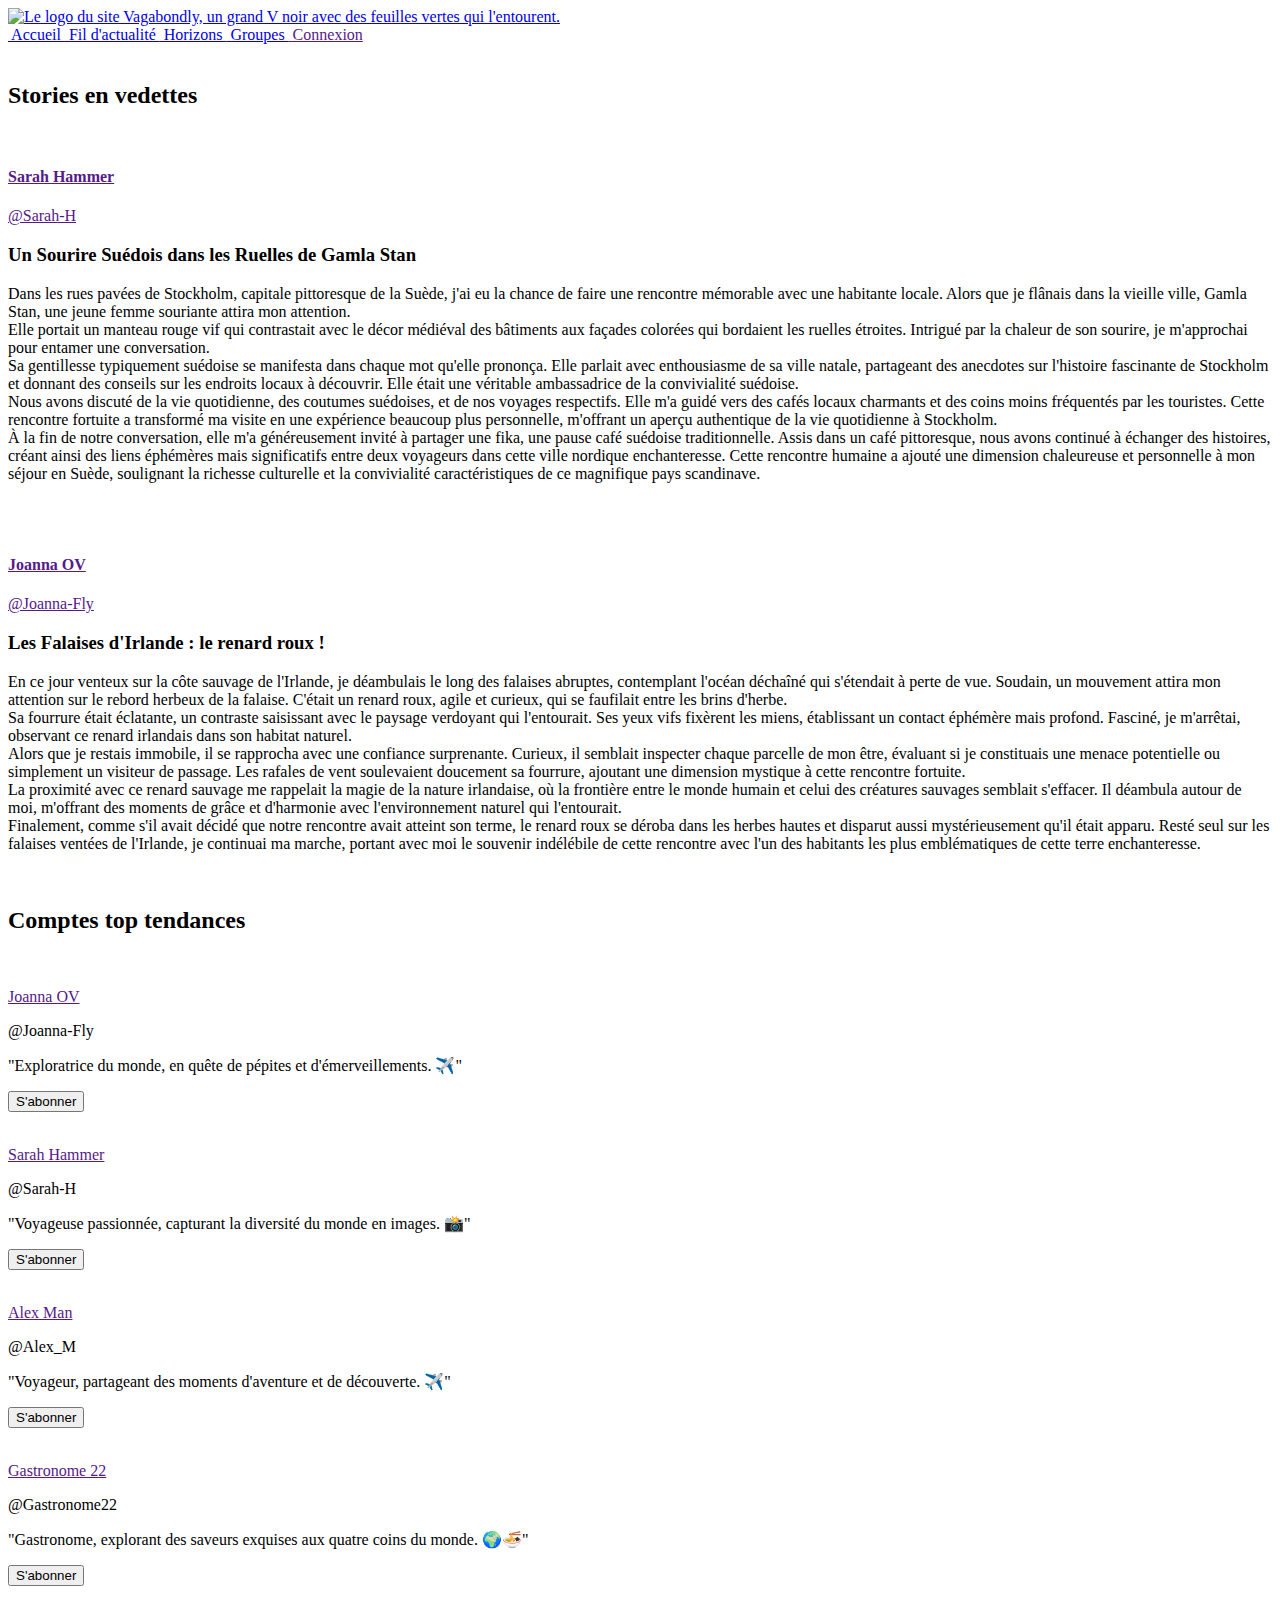
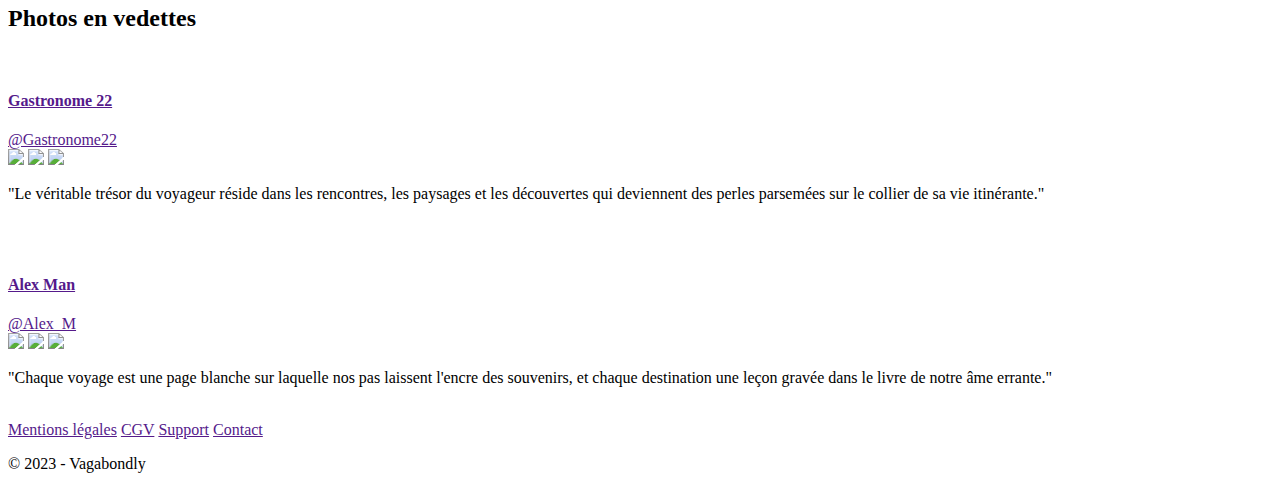
==== index.html @ 35da9e80 "Ajout du fichier index.html" ====
<!DOCTYPE html>
<html lang="fr">
    <head>
        <meta charset="UTF-8">
        <meta http-equiv="X-UA-Compatible" content="IE=edge">
        <meta name="viewport" content="width=device-width, initial-scale=1.0">
        <title>Vagabondly - Accueil</title>
        <link rel="stylesheet" href="inc/css/normalize.css">
        <link rel="stylesheet" href="inc/css/style.css">
        <link rel="preconnect" href="https://fonts.googleapis.com">
        <link rel="preconnect" href="https://fonts.gstatic.com" crossorigin>
        <link href="https://fonts.googleapis.com/css2?family=Nunito:wght@200;300&display=swap" rel="stylesheet">
    </head>

    <body>
        <!-- Header -->
        <header>
            <section class="header-container">
                <!-- LOGO SIDE -->
                <div class="logo-container">
                    <a href="index.html">
                        <img src="inc/img/logo.png" alt="Le logo du site Vagabondly, un grand V noir avec des feuilles vertes qui l'entourent.">
                    </a>
                </div>
                <!-- NAV SIDE -->
                <div>
                    <nav class="nav-container">
                        <a href="#">
                            <img src="inc/img/home.png" alt="">
                            Accueil
                        </a>
                        <a href="#">
                            <img src="inc/img/journal.png" alt="">
                            Fil d'actualité
                        </a>
                        <a href="#">
                            <img src="inc/img/search.png" alt="">
                            Horizons
                        </a>
                        <a href="#">
                            <img src="inc/img/community.png" alt="">
                            Groupes
                        </a>
                        <a href="">
                            <img src="inc/img/profil.png" alt="">
                            Connexion
                        </a>
                    </nav>
                </div>
            </section>
        </header>
        <!-- End of the Header -->
            
        <main>
            <section class="section-background-top">
                <a href=""><img src="inc/img/logo.png" alt="" class=""></a>
            </section>
            <section class="section-background">
                <!-- Story section -->
                <div class="story-section">
                    <h2 class="main-color">Stories en vedettes</h2>
                    <!-- Story 1 -->
                    <div>
                        <div class="main-color">
                            <div class="lil-profil-container">
                                <a href="">
                                    <img src="inc/img/femme3.webp" alt="" class="lil-profil-pic">
                                </a>
                                <a href="">
                                    <h4 class="main-color">Sarah Hammer</h4>
                                </a>
                                <a href="" class="third-color">@Sarah-H</a>
                            </div>
                        </div>
                        <div class="centered-container">
                            <h3 class="main-color">Un Sourire Suédois dans les Ruelles de Gamla Stan</h3>
                            <p>Dans les rues pavées de Stockholm, capitale pittoresque de la Suède, j'ai eu la chance de faire une rencontre mémorable avec une habitante locale. Alors que je flânais dans la vieille ville, Gamla Stan, une jeune femme souriante attira mon attention. <br>
                            Elle portait un manteau rouge vif qui contrastait avec le décor médiéval des bâtiments aux façades colorées qui bordaient les ruelles étroites. Intrigué par la chaleur de son sourire, je m'approchai pour entamer une conversation. <br>
                            Sa gentillesse typiquement suédoise se manifesta dans chaque mot qu'elle prononça. Elle parlait avec enthousiasme de sa ville natale, partageant des anecdotes sur l'histoire fascinante de Stockholm et donnant des conseils sur les endroits locaux à découvrir. Elle était une véritable ambassadrice de la convivialité suédoise. <br>
                            Nous avons discuté de la vie quotidienne, des coutumes suédoises, et de nos voyages respectifs. Elle m'a guidé vers des cafés locaux charmants et des coins moins fréquentés par les touristes. Cette rencontre fortuite a transformé ma visite en une expérience beaucoup plus personnelle, m'offrant un aperçu authentique de la vie quotidienne à Stockholm. <br>
                            À la fin de notre conversation, elle m'a généreusement invité à partager une fika, une pause café suédoise traditionnelle. Assis dans un café pittoresque, nous avons continué à échanger des histoires, créant ainsi des liens éphémères mais significatifs entre deux voyageurs dans cette ville nordique enchanteresse. Cette rencontre humaine a ajouté une dimension chaleureuse et personnelle à mon séjour en Suède, soulignant la richesse culturelle et la convivialité caractéristiques de ce magnifique pays scandinave.</p>
                        </div>
                        <div>
                            <div class="like-comment-icons">
                                <div>
                                    <a href="" class="interaction-button"> <img src="inc/img/comment.png" alt=""></a>

                                    <!-- Like button -->
                                    <a class="interaction-button" href="">
                                        <img src="inc/img/like.png" alt="">
                                    </a>
                                </div>
                            </div>
                        </div>
                    </div>
                    
                    <!-- Story 2 -->
                    <div>
                        <div class="main-color">
                            <div class="lil-profil-container">
                                <a href="">
                                    <img src="inc/img/femme2.jpeg" alt="" class="lil-profil-pic">
                                </a>
                                <a href="">
                                    <h4 class="main-color">Joanna OV</h4>
                                </a>
                                <a href="" class="third-color">@Joanna-Fly</a>
                            </div>
                        </div>
                        <div class="centered-container">
                            <h3 class="main-color">Les Falaises d'Irlande : le renard roux ! </h3>
                            <p>
                                En ce jour venteux sur la côte sauvage de l'Irlande, je déambulais le long des falaises abruptes, contemplant l'océan déchaîné qui s'étendait à perte de vue. Soudain, un mouvement attira mon attention sur le rebord herbeux de la falaise. C'était un renard roux, agile et curieux, qui se faufilait entre les brins d'herbe. <br>
                                Sa fourrure était éclatante, un contraste saisissant avec le paysage verdoyant qui l'entourait. Ses yeux vifs fixèrent les miens, établissant un contact éphémère mais profond. Fasciné, je m'arrêtai, observant ce renard irlandais dans son habitat naturel. <br>
                                Alors que je restais immobile, il se rapprocha avec une confiance surprenante. Curieux, il semblait inspecter chaque parcelle de mon être, évaluant si je constituais une menace potentielle ou simplement un visiteur de passage. Les rafales de vent soulevaient doucement sa fourrure, ajoutant une dimension mystique à cette rencontre fortuite. <br>
                                La proximité avec ce renard sauvage me rappelait la magie de la nature irlandaise, où la frontière entre le monde humain et celui des créatures sauvages semblait s'effacer. Il déambula autour de moi, m'offrant des moments de grâce et d'harmonie avec l'environnement naturel qui l'entourait. <br>
                                Finalement, comme s'il avait décidé que notre rencontre avait atteint son terme, le renard roux se déroba dans les herbes hautes et disparut aussi mystérieusement qu'il était apparu. Resté seul sur les falaises ventées de l'Irlande, je continuai ma marche, portant avec moi le souvenir indélébile de cette rencontre avec l'un des habitants les plus emblématiques de cette terre enchanteresse.
                            </p>
                        </div>
                        <div>
                            <div class="like-comment-icons">
                                <div>
                                    <a href="" class="interaction-button"> <img src="inc/img/comment.png" alt=""></a>

                                    <!-- Like button -->
                                    <a class="interaction-button" href="">
                                        <img src="inc/img/like.png" alt="">
                                    </a>
                                </div>
                            </div>
                        </div>
                    </div>
                </div>
            </section>

            <!-- TOP TENDANCES -->
            <section class="section-background">
                <h2 class="main-color">Comptes top tendances</h2>
                <div class="top-tendance-div">
                    <div class="tt-profiles">
                        <a href="">
                            <img src="inc/img/femme2.jpeg" class="profil-pic" alt="">
                            <p class="main-color">Joanna OV</p>
                        </a>
                        <a class="third-color">@Joanna-Fly</a>
                        <p class="main-color">"Exploratrice du monde, en quête de pépites et d'émerveillements. ✈️"</p>
                        <div class="buttons-profil">
                            <button class="button" role="button">S'abonner</button>
                            <a href="">
                                <img class="msg-button" src="inc/img/message.png" alt="">
                            </a>
                        </div>
                    </div>
                    <div class="tt-profiles">
                        <a href="">
                            <img src="inc/img/femme3.webp" class="profil-pic" alt="">
                            <p class="main-color">Sarah Hammer</p>
                        </a>
                        <a class="third-color">@Sarah-H</a>
                        <p class="main-color">"Voyageuse passionnée, capturant la diversité du monde en images. 📸"</p>
                        <div class="buttons-profil">
                            <button class="button" role="button">S'abonner</button>
                            <a href="">
                                <img class="msg-button" src="inc/img/message.png" alt="">
                            </a>
                        </div>
                    </div>

                    <!-- <div class="tt-profiles">
                        <a href="">
                            <img src="inc/img/homme3.webp" class="profil-pic" alt="">
                            <p class="main-color">John Doe</p>
                            <p class="third-color">@John_D</p>
                        </a>
                        <p class="main-color">"Gastronome globe-trotter, en quête des saveurs qui font vibrer les papilles. 🍜"</p>
                        <div class="buttons-profil">
                            <button class="button" role="button">S'abonner</button>
                            <a href="">
                                <img class="msg-button" src="inc/img/message.png" alt="">
                            </a>
                        </div>
                    </div>
        
                    <div class="tt-profiles">
                        <a href="">
                            <img src="inc/img/femme1.webp" class="profil-pic" alt="">
                            <p class="main-color">Eva Surfer</p>
                            <p class="third-color">@Eva_S</p>
                        </a>
                        <p class="main-color">"Amoureuse des arts, capturant la beauté du monde à travers mon objectif. 🎨"</p>
                        <div class="buttons-profil">
                            <button class="button" role="button">S'abonner</button>
                            <a href="">
                                <img class="msg-button" src="inc/img/message.png" alt="">
                            </a>
                        </div>
                    </div> -->

                    <div class="tt-profiles">
                        <a href="">
                            <img src="inc/img/homme1.webp" class="profil-pic" alt="">
                            <p class="main-color">Alex Man</p>
                        </a>
                        <a class="third-color">@Alex_M</a>
                        <p class="main-color">"Voyageur, partageant des moments d'aventure et de découverte. ✈️"</p>
                        <div class="buttons-profil">
                            <button class="button" role="button">S'abonner</button>
                            <a href="">
                                <img class="msg-button" src="inc/img/message.png" alt="">
                            </a>
                        </div>
                    </div>

                    <div class="tt-profiles">
                        <a href="">
                            <img src="inc/img/homme2.jpeg" class="profil-pic" alt="">
                            <p class="main-color">Gastronome 22</p>
                        </a>
                        <a class="third-color">@Gastronome22</a>
                        <p class="main-color">"Gastronome, explorant des saveurs exquises aux quatre coins du monde. 🌍🍜"</p>
                        <div class="buttons-profil">
                            <button class="button" role="button">S'abonner</button>
                            <a href="">
                                <img class="msg-button" src="inc/img/message.png" alt="">
                            </a>
                        </div>
                    </div>
                </div>
            </section>

            <!-- pictures space -->
            <section class="section-background">

                <div class="picture-section">
                    <h2 class="main-color">Photos en vedettes</h2>

                    <!-- Photo 1 -->
                    <div class="margin-bottom">
                        <div class="main-color">
                            <div class="lil-profil-container">
                                <a href="">
                                    <img src="inc/img/homme2.jpeg" alt="" class="lil-profil-pic">
                                </a>
                                <a href="">
                                    <h4 class="main-color">Gastronome 22</h4>
                                </a>
                                <a href="" class="third-color">@Gastronome22</a>
                            </div>
                        </div>


                        <div class="centered-container ">
                            <div class="slider-wrapper">
                                <div class="slider">
                                    <img id="slide-1" src="inc/img/1.jpg" />
                                    <img id="slide-2" src="inc/img/2.jpeg" />
                                    <img id="slide-3" src="inc/img/3.jpeg" />
                                </div>
                                <div class="slider-nav">
                                    <a href="#slide-1"></a>
                                    <a href="#slide-2"></a>
                                    <a href="#slide-3"></a>
                                </div>
                            </div>
                            <div>
                                <p class="main-color">"Le véritable trésor du voyageur réside dans les rencontres, les paysages et les découvertes qui deviennent des perles parsemées sur le collier de sa vie itinérante."</p>
                            </div>
                        </div>


                        <div>
                            <div class="like-comment-icons">
                                <div class="element-up">
                                    <a href="" class="interaction-button"> <img src="inc/img/comment.png" alt=""></a>

                                    <!-- Like button -->
                                    <a class="interaction-button" href="">
                                        <img src="inc/img/like.png" alt="">
                                    </a>
                                </div>
                            </div>
                        </div>
                    </div>
                    <!-- Picture 1 (end) -->


                    <!-- Photo 2 -->
                    <div class="margin-bottom">
                        <div class="main-color">
                            <div class="lil-profil-container">
                                <a href="">
                                    <img src="inc/img/homme1.webp" alt="" class="lil-profil-pic">
                                </a>
                                <a href="">
                                    <h4 class="main-color">Alex Man</h4>
                                </a>
                                <a href="" class="third-color">@Alex_M</a>
                            </div>
                        </div>


                        <div class="centered-container ">
                            <div class="slider-wrapper">
                                <div class="slider">
                                    <img id="slide-4" src="inc/img/4.jpeg" />
                                    <img id="slide-5" src="inc/img/5.jpeg" />
                                    <img id="slide-6" src="inc/img/6.jpeg" />
                                </div>
                                <div class="slider-nav">
                                    <a href="#slide-4"></a>
                                    <a href="#slide-5"></a>
                                    <a href="#slide-6"></a>
                                </div>
                            </div>
                            <div>
                                <p class="main-color">"Chaque voyage est une page blanche sur laquelle nos pas laissent l'encre des souvenirs, et chaque destination une leçon gravée dans le livre de notre âme errante."</p>
                            </div>
                        </div>


                        <div>
                            <div class="like-comment-icons">
                                <div class="element-up">
                                    <a href="" class="interaction-button"> <img src="inc/img/comment.png" alt=""></a>

                                    <!-- Like button -->
                                    <a class="interaction-button" href="">
                                        <img src="inc/img/like.png" alt="">
                                    </a>
                                </div>
                            </div>
                        </div>
                    </div>
                    <!-- Picture 2 (end) -->


                </div>



            </section>

            <!-- podcast space -->
            <!-- <section></section> -->

            <!-- forum space -->
            <!-- <section></section> -->

        </main>

        <footer>
            <div class="mentions-legales">
                <a href="">Mentions légales</a>
                <a href="">CGV</a>
                <a href="">Support</a>
                <a href="">Contact</a>
            </div>
            <div class="copyright-part">
                <p>© 2023 - Vagabondly</p>
                <!-- <p>Lorem ipsum dolor sit amet consectetur adipisicing elit. Eius molestias libero veniam porro quia tempora perspiciatis, sapiente blanditiis odit impedit.</p> -->
            </div>
        </footer>


    </body>

</html>
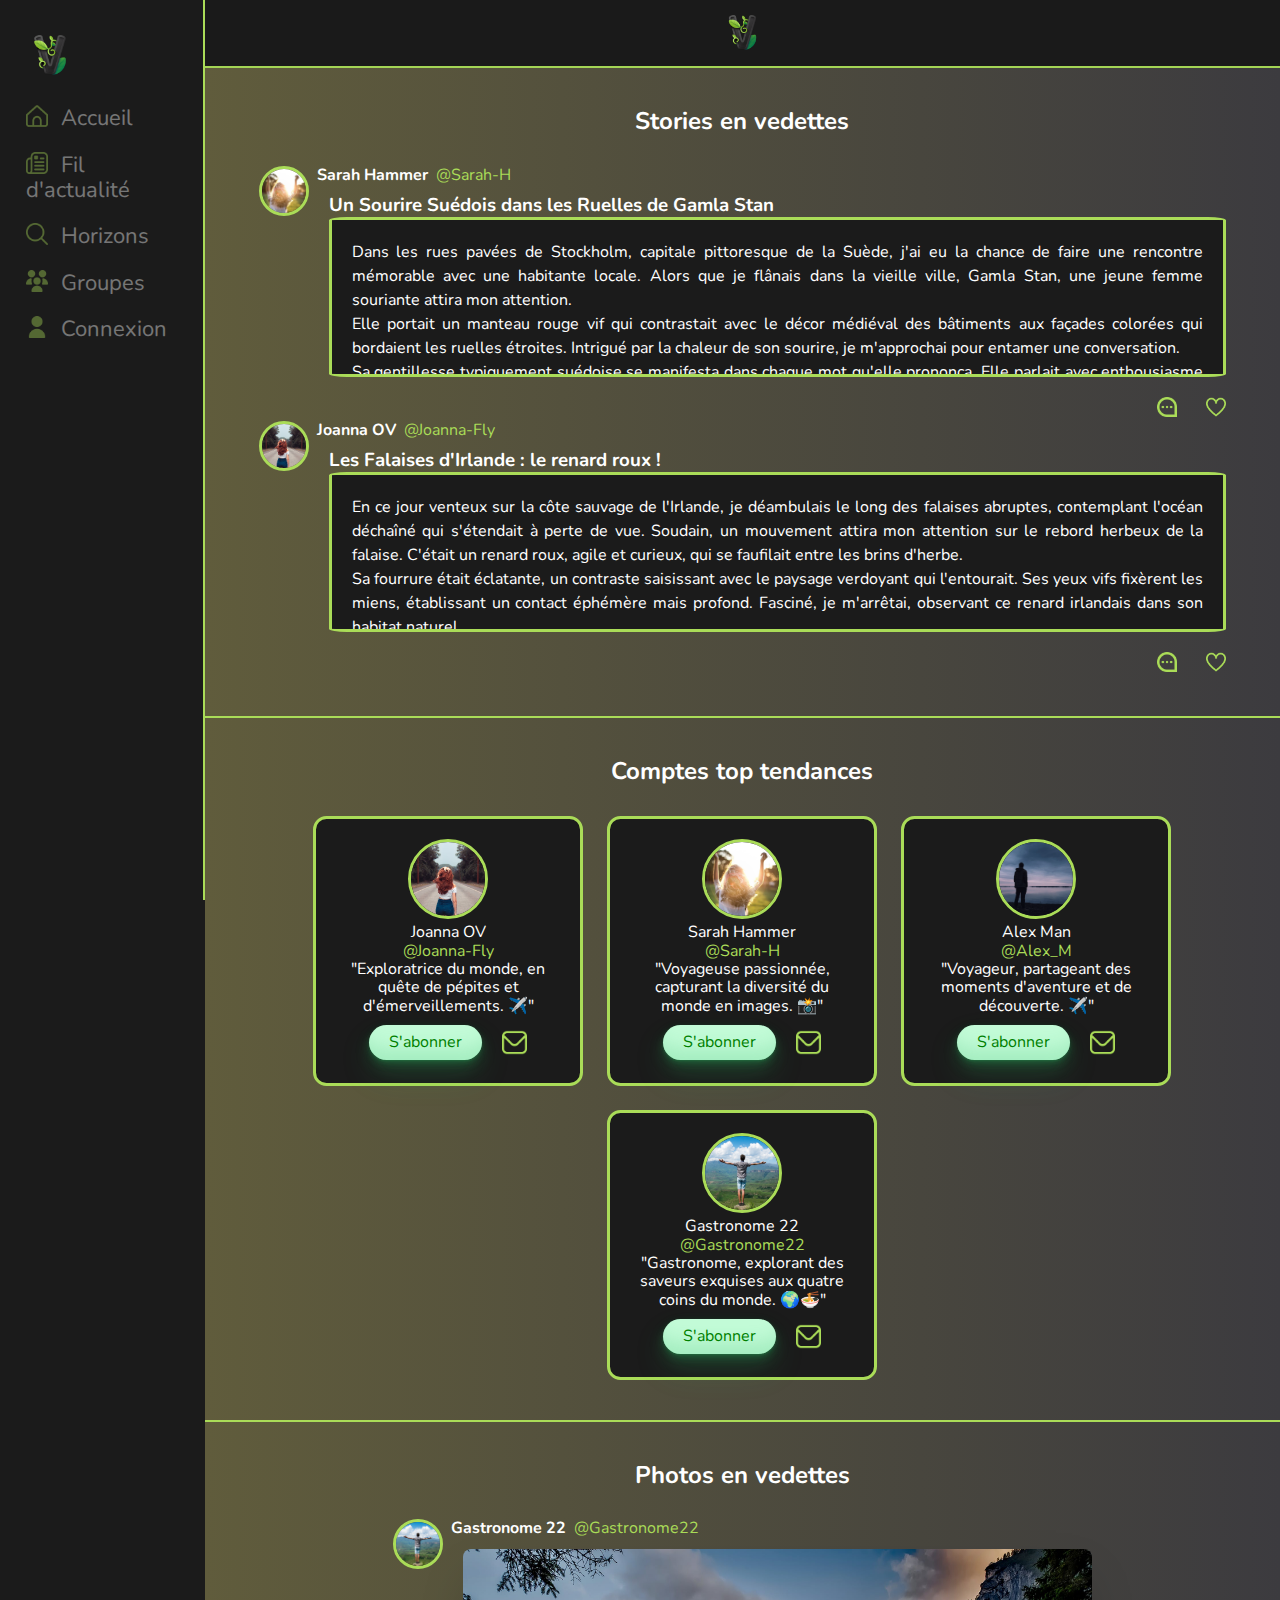
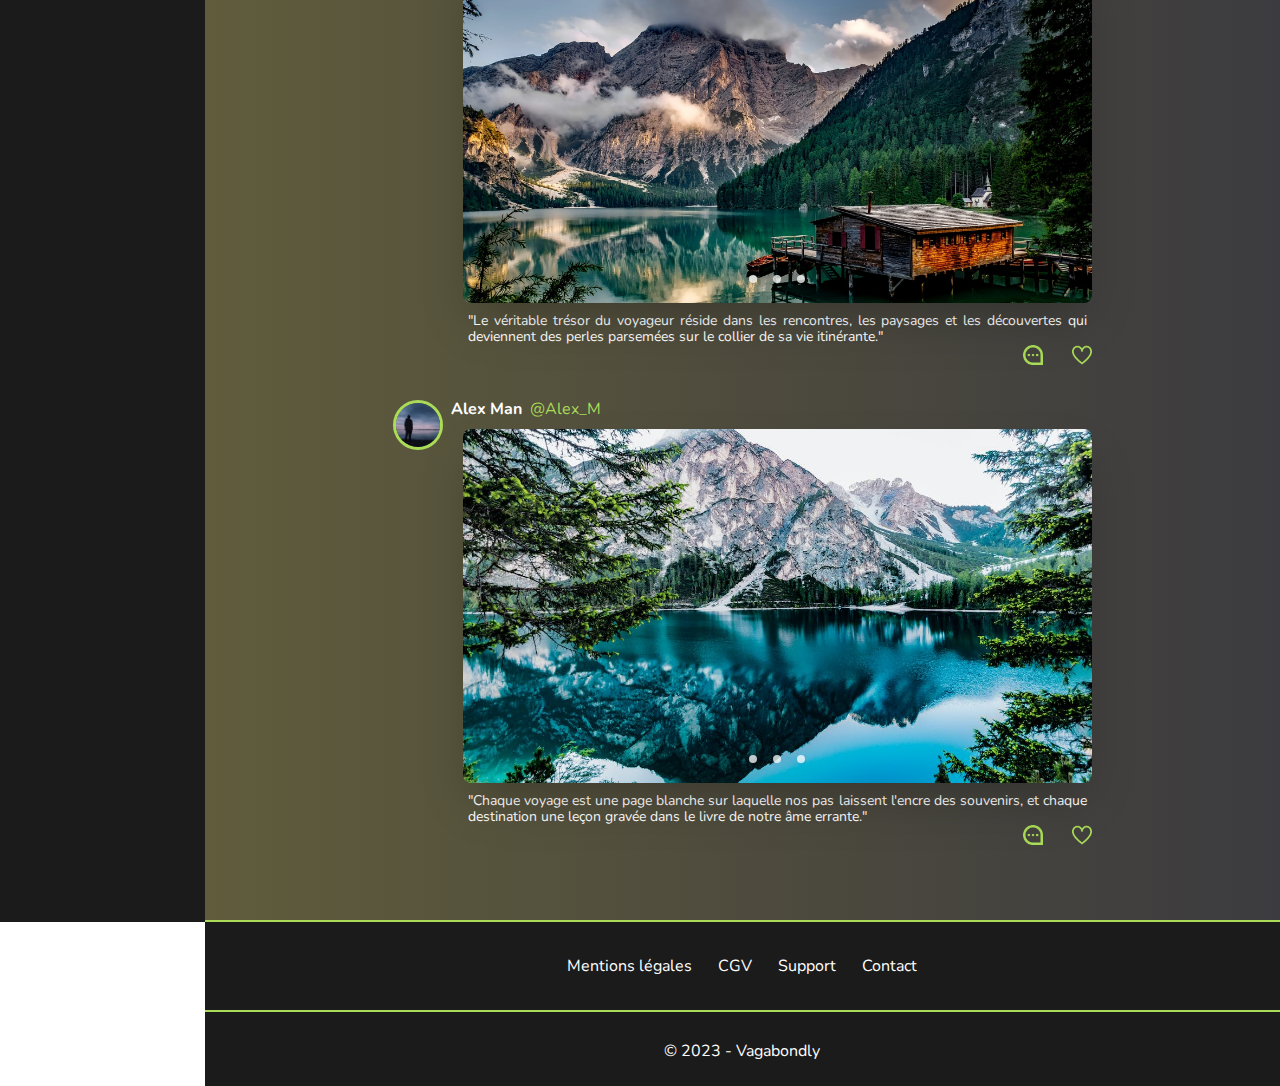
==== commit 55504445: "Initializing 2 variables that contains 2 elements from the DOM, editing and commenting the ids of th" ====
--- a/index.html
+++ b/index.html
@@ -252,9 +252,9 @@
                         <div class="centered-container ">
                             <div class="slider-wrapper">
                                 <div class="slider">
-                                    <img id="slide-1" src="inc/img/1.jpg" />
-                                    <img id="slide-2" src="inc/img/2.jpeg" />
-                                    <img id="slide-3" src="inc/img/3.jpeg" />
+                                    <img id="slideOne" src="inc/img/1.jpg" />
+                                    <!-- <img id="slide-2" src="inc/img/2.jpeg" />
+                                    <img id="slide-3" src="inc/img/3.jpeg" /> -->
                                 </div>
                                 <div class="slider-nav">
                                     <a href="#slide-1"></a>
@@ -302,9 +302,9 @@
                         <div class="centered-container ">
                             <div class="slider-wrapper">
                                 <div class="slider">
-                                    <img id="slide-4" src="inc/img/4.jpeg" />
-                                    <img id="slide-5" src="inc/img/5.jpeg" />
-                                    <img id="slide-6" src="inc/img/6.jpeg" />
+                                    <img id="slideTwo" src="inc/img/4.jpeg" />
+                                    <!-- <img id="slide-5" src="inc/img/5.jpeg" />
+                                    <img id="slide-6" src="inc/img/6.jpeg" /> -->
                                 </div>
                                 <div class="slider-nav">
                                     <a href="#slide-4"></a>
--- a/inc/css/style.css
+++ b/inc/css/style.css
@@ -0,0 +1,483 @@
+/*
+    Author  : Yoogz78@gmail.com
+    Date    : 26/12/2023
+    Version : V.1.0
+*/
+
+/*---------------------------------------------------------------------*/
+/* GLOBAL */
+* {
+  margin: 0;
+  padding: 0;
+  box-sizing: border-box;
+}
+
+.main-color{
+  color: white;
+}
+
+.second-color{
+  color: black;
+}
+
+.third-color{
+  color: #AADC58;
+}
+
+
+main{
+  background-color: #1B1B1B;
+}
+
+
+a {
+  text-decoration: none;
+  cursor: pointer;
+  color: white;
+}
+
+a:hover {
+	text-decoration: none;
+}
+
+h2{
+  text-align: center;
+}
+/*---------------------------------------------------------------------*/
+/* typo */
+*{
+  font-family: 'Nunito', sans-serif;
+}
+/*--------------------*/
+
+/* others */
+/*--------------------*/
+
+/* links */
+
+/* hover effects */
+
+.nav-container a:hover {
+  visibility: visible;
+  opacity: 1;
+  color: #AADC58;
+}
+
+.lil-profil-container a:hover, .tt-profiles a:hover{
+  text-decoration: underline ;
+}
+
+
+/*--------------------*/
+
+/* forms */
+/*--------------------*/
+
+/* table */
+/*--------------------*/
+
+/*---------------------------------------------------------------------*/
+/* LAYOUT */
+/*---------------------------------------------------------------------*/
+
+/* header (left) */
+.header-container a {
+  color: white;
+}
+
+.header-container {
+  position: fixed;
+  z-index: 1;
+  top: 0;
+  left: 0;
+  width: 16%; /* Largeur du header sur le côté gauche */
+  height: 100%; /* 100% de la hauteur de la vue */
+  background-color: #1B1B1B;
+  display: flex;
+  flex-direction: column;
+  gap: 1rem;
+  border-right: 2px solid #AADC58;
+}
+
+/* header(left) logo side */
+.logo-container {
+  margin-top: 25px;
+  display: flex;
+  flex-direction: column;
+  margin-left: 10%;
+}
+
+.logo-container a img {
+  height: 60px;
+  padding: 10px;
+}
+
+.logo-container a img:hover{
+  background-color: rgba(255, 255, 255, 0.05);
+  border-radius: 40%;
+}
+
+
+/* header(left) nav side */
+.nav-container {
+  font-size: 22px;
+  display: flex;
+  flex-direction: column;
+  justify-content: center;
+  padding-left: 13%;
+  padding-right: 13% ;
+}
+
+.nav-container a img {
+  width: 22px;
+  margin-right: 7px;
+  margin-bottom: -2px;
+}
+
+.nav-container a {
+  margin-bottom: 20px;
+  opacity: 0.4;
+  -webkit-transition: visibility 0.4s linear, opacity 0.4s linear;
+  -moz-transition: visibility 0.4s linear, opacity 0.4s linear;
+  -o-transition: visibility 0.4s linear, opacity 0.4s linear;
+}
+
+
+/*--------------------*/
+
+/* nav */
+/*--------------------*/
+
+/* main */
+
+/*--------------------*/
+/*--------------------*/
+/* Images */
+
+/*--------------------*/
+/*--------------------*/
+
+/* the "Header" with the icon on the middle-top of the site */
+.section-background-top{
+  position: sticky;
+  top: 0px;
+  z-index: 1;
+  width: 84%;
+  margin-left: 16%;
+  opacity: 0.97;
+  background-color: #1B1B1B;
+  height: 68px;
+  padding-top: 20px;
+  border-bottom: 2px solid #AADC58;
+}
+
+.section-background-top a img {
+  height: 55px;
+  padding: 10px;
+  display: flex;
+  margin: auto;
+  margin-top: -15px;
+}
+
+.section-background-top a img:hover {
+  background-color: rgba(255, 255, 255, 0.05);
+  border-radius: 40%;
+}
+
+/* STORY SECTION */
+
+.section-background {
+  background: #3C3B3F;  /* fallback for old browsers */
+  background: -webkit-linear-gradient(to right, #605C3C, #3C3B3F);  /* Chrome 10-25, Safari 5.1-6 */
+  background: linear-gradient(to right, #605C3C, #3C3B3F); /* W3C, IE 10+/ Edge, Firefox 16+, Chrome 26+, Opera 12+, Safari 7+ */
+  margin-left: 16%;
+  padding-top: 40px;
+  padding-bottom: 40px;
+  border-bottom: 2px solid #AADC58;
+}
+
+.story-section{
+  width: 90%;
+  margin: auto;
+}
+
+.story-section h2{
+  margin-bottom: 30px;
+}
+
+.story-section h3{
+  text-align: left;
+}
+.story-section h4{
+  text-align: left;
+}
+
+/* Style du paragraphe dans la section de l'histoire */
+.centered-container{
+  padding-left: 70px;
+}
+
+.story-section p {
+  position: relative;
+  background-color: #1B1B1B;
+  padding: 20px;
+  line-height: 1.5em;
+  height: 160px;
+  text-align: justify;
+  overflow: auto;
+  border: 3px solid #AADC58;
+  border-radius: 2%;
+  color: white;
+}
+
+.lil-profil-container{
+  display: flex;
+  flex-direction: row;
+  gap: 0.5rem;
+  margin-bottom: -25px;
+}
+
+.lil-profil-pic{
+  max-width: 100%;
+  max-height: 100%;
+  height: 50px;
+  width: 50px;
+  object-fit: cover;
+  object-position: center;
+  border: 3px solid #AADC58;
+  border-radius: 50%;
+}
+
+.like-comment-icons{
+  display: flex;
+  margin-top: 20px;
+  justify-content: right;
+}
+
+.interaction-button img{
+  width: 20px;
+  margin-left: 25px;
+}
+
+/* Personnalisation de la barre de défilement pour les navigateurs WebKit (Chrome, Safari) */
+.story-section p::-webkit-scrollbar {
+  width: 8px; /* Définit la largeur de la barre de défilement */
+}
+
+.story-section p::-webkit-scrollbar-thumb {
+  background-color: #AADC58; /* Couleur de la poignée de défilement */
+  border-radius: 10%; /* Arrondit les coins de la poignée de défilement */
+}
+
+/* TOP TENDANCES PART */
+
+.top-tendance-div{
+  margin-left: 50px;
+  margin-right: 50px;
+  margin-top: 30px;
+  display: flex;
+  justify-content: center;
+  flex-wrap: wrap;
+  gap: 1.5rem;
+}
+
+.tt-profiles{
+  text-align: center;
+  padding: 20px;
+  width: 270px;
+  height: 270px;
+  border: 3px solid #AADC58;
+  border-radius: 5%;
+  background: #1B1B1B;
+}
+
+.profil-pic{
+  width: 100%;
+  height: 100%;
+  max-height: 80px;
+  max-width: 80px;
+  border: 3px solid #AADC58;
+  border-radius: 50%;
+  margin-left: 20px;
+  margin-right: 20px;
+  object-fit: cover;
+  object-position: center;
+}
+
+/* buttons */
+
+.button {
+  background-color: #c2fbd7;
+  border-radius: 100px;
+  box-shadow: rgba(44, 187, 99, .2) 0 -25px 18px -14px inset,rgba(44, 187, 99, .15) 0 1px 2px,rgba(44, 187, 99, .15) 0 2px 4px,rgba(44, 187, 99, .15) 0 4px 8px,rgba(44, 187, 99, .15) 0 8px 16px,rgba(44, 187, 99, .15) 0 16px 32px;
+  color: green;
+  cursor: pointer;
+  display: inline-block;
+  padding: 7px 20px;
+  text-align: center;
+  text-decoration: none;
+  transition: all 250ms;
+  border: 0;
+  font-size: 16px;
+  user-select: none;
+  -webkit-user-select: none;
+  touch-action: manipulation;
+}
+
+.button:hover {
+  box-shadow: rgba(44,187,99,.35) 0 -25px 18px -14px inset,rgba(44,187,99,.25) 0 1px 2px,rgba(44,187,99,.25) 0 2px 4px,rgba(44,187,99,.25) 0 4px 8px,rgba(44,187,99,.25) 0 8px 16px,rgba(44,187,99,.25) 0 16px 32px;
+  transform: scale(1.05) rotate(-1deg);
+}
+
+.msg-button{
+  width: 25px;
+  margin-top: 5px;
+}
+
+.buttons-profil{
+  display: flex;
+  justify-content: center;
+  margin: 10px;
+}
+
+.buttons-profil button {
+  margin-right: 20px;
+}
+
+
+/* Pictures side */
+
+.margin-bottom{
+  margin-bottom: 30px;
+}
+
+.element-up{
+  margin-top: -25px;
+}
+
+.picture-section{
+  width: 65%;
+  margin: 0 auto;
+}
+
+.picture-section h2{
+  margin-bottom: 30px;
+}
+
+.picture-section p{
+  margin-top: 5px;
+  padding: 5px;
+  text-align: justify;
+  font-size: 14px ;
+}
+
+.slider-wrapper {
+	position: relative;
+	max-width: 48rem;
+	margin: 0 auto;
+}
+
+.slider {
+	display: flex;
+	aspect-ratio: 16 / 9;
+	overflow-x: auto;
+	scroll-snap-type: x mandatory;
+	scroll-behavior: smooth;
+	box-shadow: 0 1.5rem 3rem -0.75rem hsla(0, 0%, 0%, 0.25);
+	border-radius: 0.5rem;
+	-ms-overflow-style: none; /* Hide scrollbar IE and Edge */
+	scrollbar-width: none; /* Hide scrollbar Firefox */
+}
+
+/* Hide scrollbar for Chrome, Safari and Opera */
+.slider::-webkit-scrollbar {
+	display: none;
+}
+
+
+.slider img {
+	flex: 1 0 100%;
+	scroll-snap-align: start;
+	object-fit: cover;
+}
+
+.slider-nav {
+	display: flex;
+	column-gap: 1rem;
+	position: absolute;
+	bottom: 1.25rem;
+	left: 50%;
+	transform: translateX(-50%);
+	z-index: 1;
+}
+
+.slider-nav a {
+	width: 0.5rem;
+	height: 0.5rem;
+	border-radius: 50%;
+	background-color: #fff;
+	opacity: 0.75;
+	transition: opacity ease 250ms;
+}
+
+.slider-nav a:hover {
+	opacity: 1;
+}
+
+
+
+/*--------------------*/
+
+
+
+/*--------------------*/
+/* aside */
+/*--------------------*/
+
+/* footer */
+footer{
+  background-color: #1B1B1B;
+  color: white;
+  width: 84%;
+  margin-left: 16%;
+  justify-content: center;
+  text-align: center;
+  padding-bottom: 20px;
+  position: relative;
+  z-index: 0;
+}
+
+/* Partie mentions légales */
+.mentions-legales a, .footer p{
+  color: white;
+}
+
+.mentions-legales a{
+  padding: 5px;
+  border-radius: 13px;
+
+}
+
+.mentions-legales a:hover{
+  background-color: rgba(255, 255, 255, 0.2);
+}
+
+.mentions-legales{
+  margin-bottom: 30px;
+  padding-bottom: 30px;
+  padding-top: 30px;
+  border-bottom: 2px solid #AADC58;
+}
+
+.mentions-legales {
+  display: flex;
+  justify-content: center;
+  gap: 1rem;
+
+}
+
+/* Copyright part */
+.copyright-part p:nth-child(1){
+  margin-bottom: 5px;
+}
+/*--------------------*/
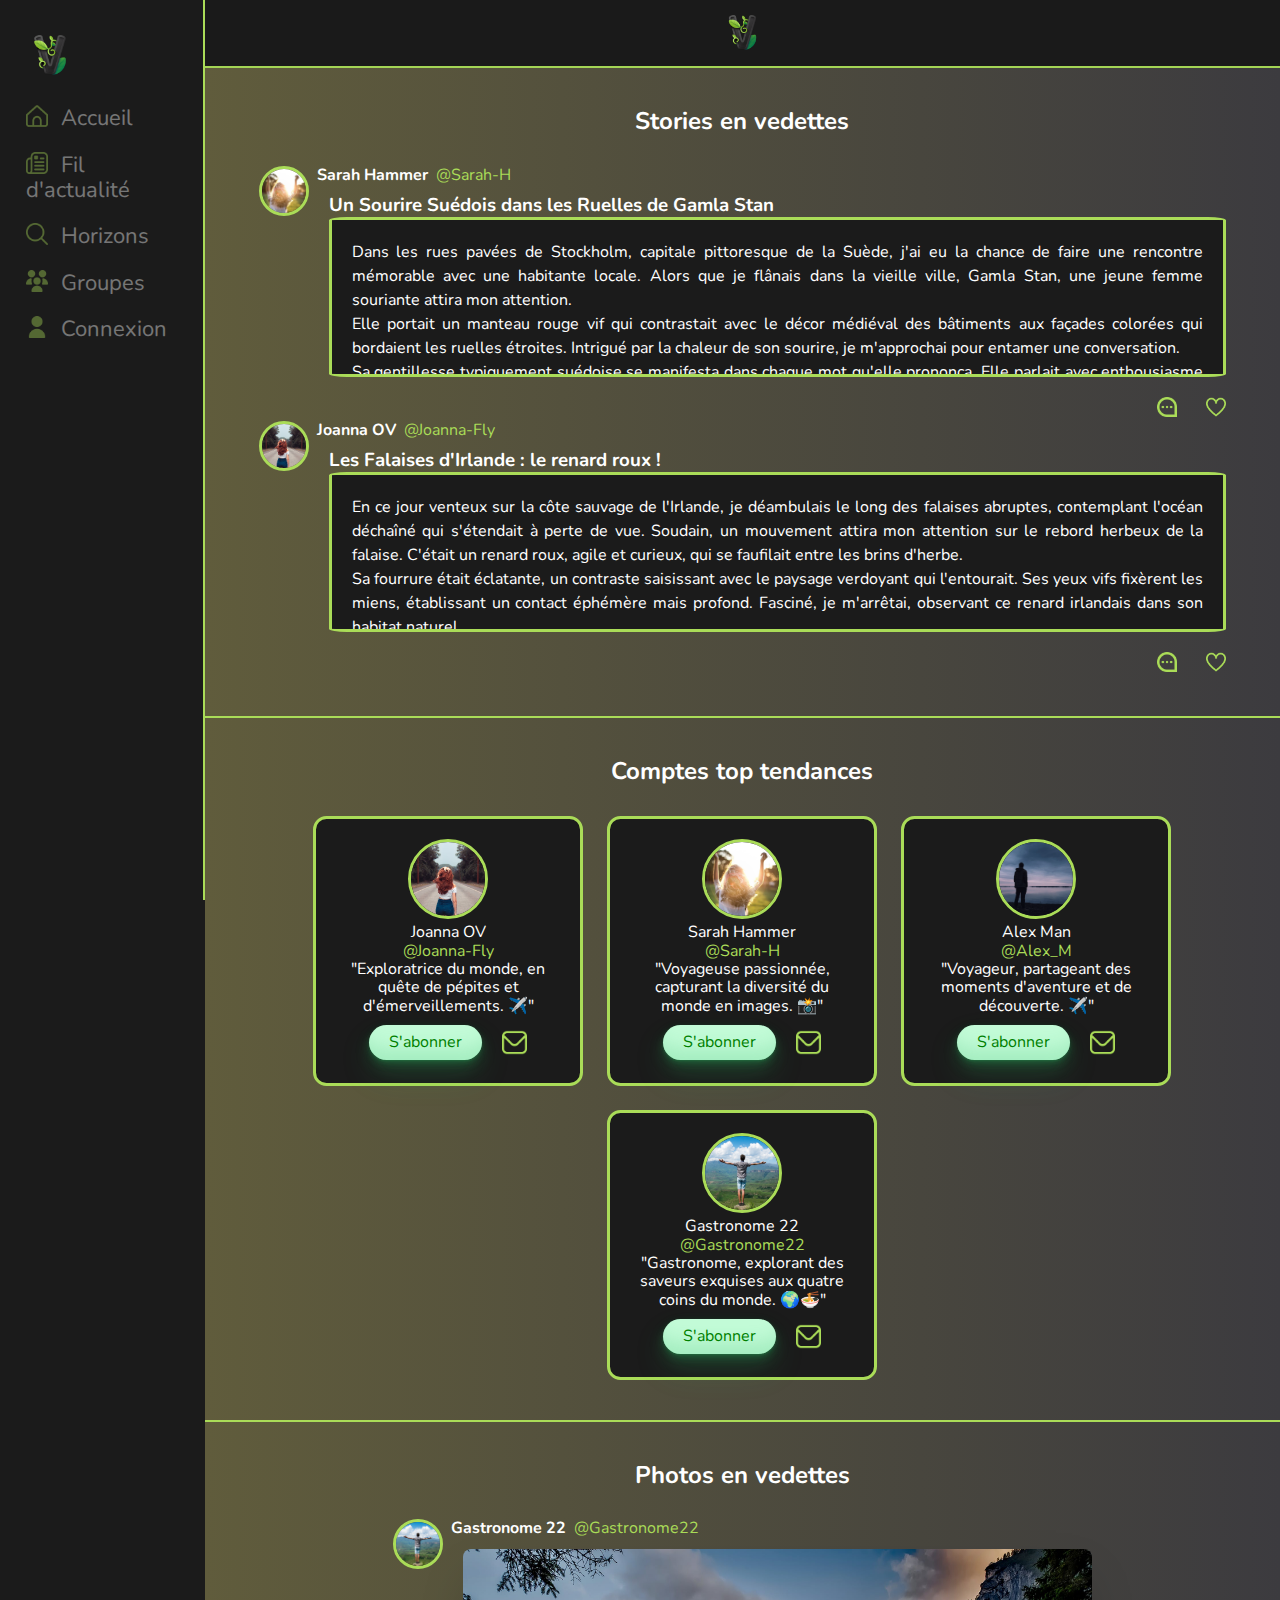
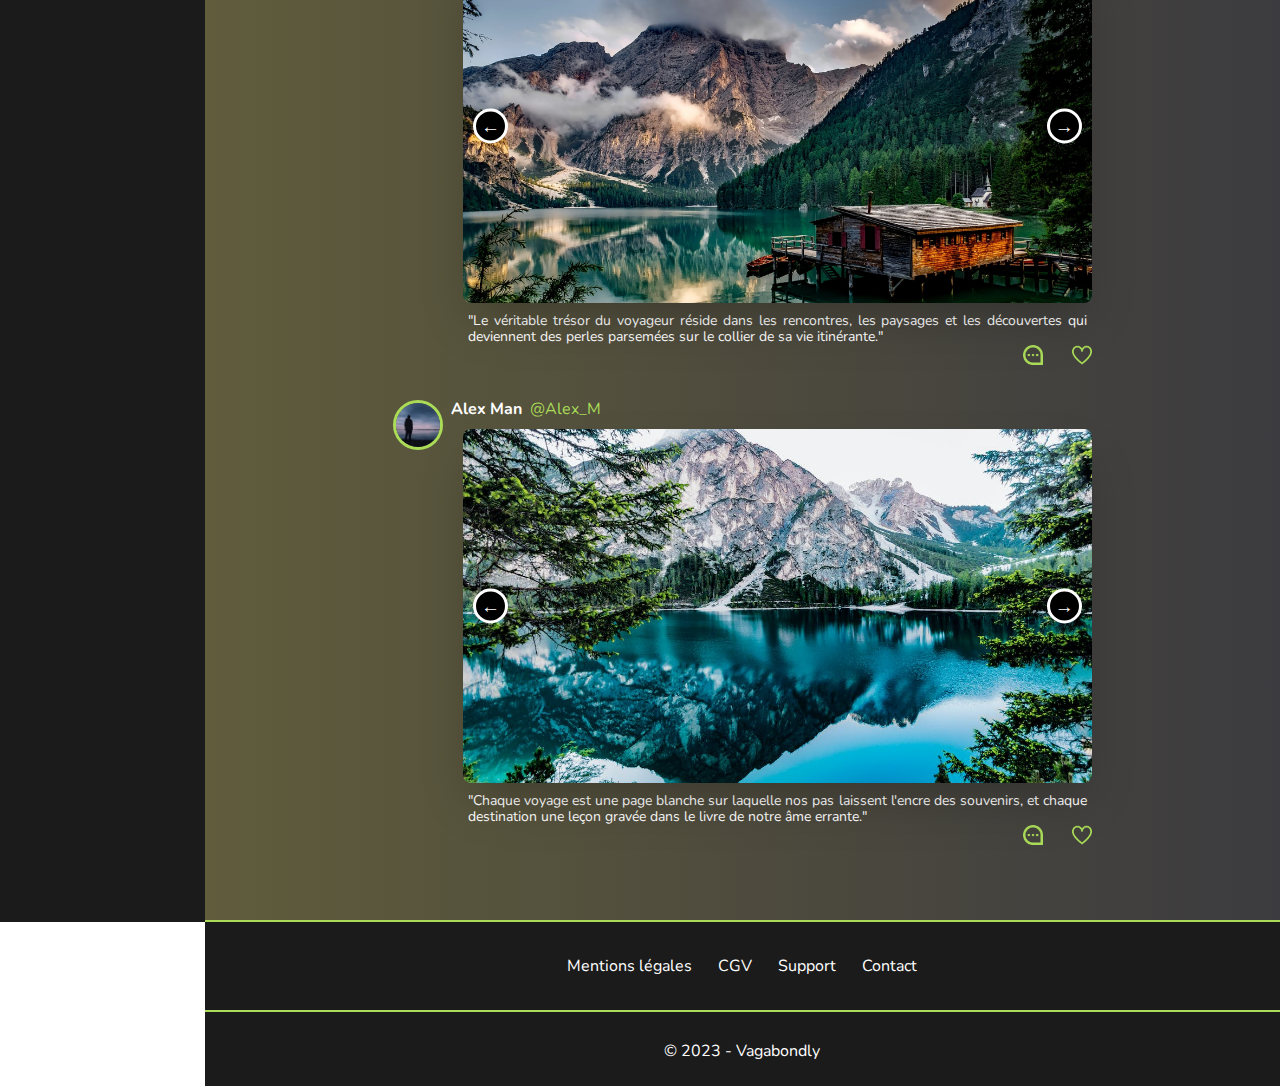
==== commit 75b512d0: "Editing the HTML and CSS to edit the buttons for the arrows for the slides." ====
--- a/index.html
+++ b/index.html
@@ -257,9 +257,8 @@
                                     <img id="slide-3" src="inc/img/3.jpeg" /> -->
                                 </div>
                                 <div class="slider-nav">
-                                    <a href="#slide-1"></a>
-                                    <a href="#slide-2"></a>
-                                    <a href="#slide-3"></a>
+                                    <a class="arrow arrow-left" href="#"><span>&#8592;</span></a>
+                                    <a class="arrow arrow-right" href="#"><span>&#8594;</span></a>
                                 </div>
                             </div>
                             <div>
@@ -307,9 +306,8 @@
                                     <img id="slide-6" src="inc/img/6.jpeg" /> -->
                                 </div>
                                 <div class="slider-nav">
-                                    <a href="#slide-4"></a>
-                                    <a href="#slide-5"></a>
-                                    <a href="#slide-6"></a>
+                                    <a class="arrow arrow-left" href="#"><span>&#8592;</span></a>
+                                    <a class="arrow arrow-right" href="#"><span>&#8594;</span></a>
                                 </div>
                             </div>
                             <div>
--- a/inc/css/style.css
+++ b/inc/css/style.css
@@ -402,28 +402,34 @@
 }
 
 .slider-nav {
-	display: flex;
-	column-gap: 1rem;
-	position: absolute;
-	bottom: 1.25rem;
-	left: 50%;
-	transform: translateX(-50%);
-	z-index: 1;
+  display: flex;
+  justify-content: space-between;
 }
 
 .slider-nav a {
-	width: 0.5rem;
-	height: 0.5rem;
-	border-radius: 50%;
-	background-color: #fff;
-	opacity: 0.75;
-	transition: opacity ease 250ms;
+  font-size: 19px;
+  background-color: black;
+  border-radius: 50%;
+  border: 3px solid white;
+  padding: 5px;
+  height: 35px;
+  width: 35px;
+  position: absolute;
+  top: 50%;
+  transform: translateY(-50%);
 }
 
 .slider-nav a:hover {
-	opacity: 1;
-}
-
+	opacity: 0.5;
+}
+
+.slider-nav a.arrow-left {
+  left: 10px;
+}
+
+.slider-nav a.arrow-right {
+  right: 10px;
+}
 
 
 /*--------------------*/
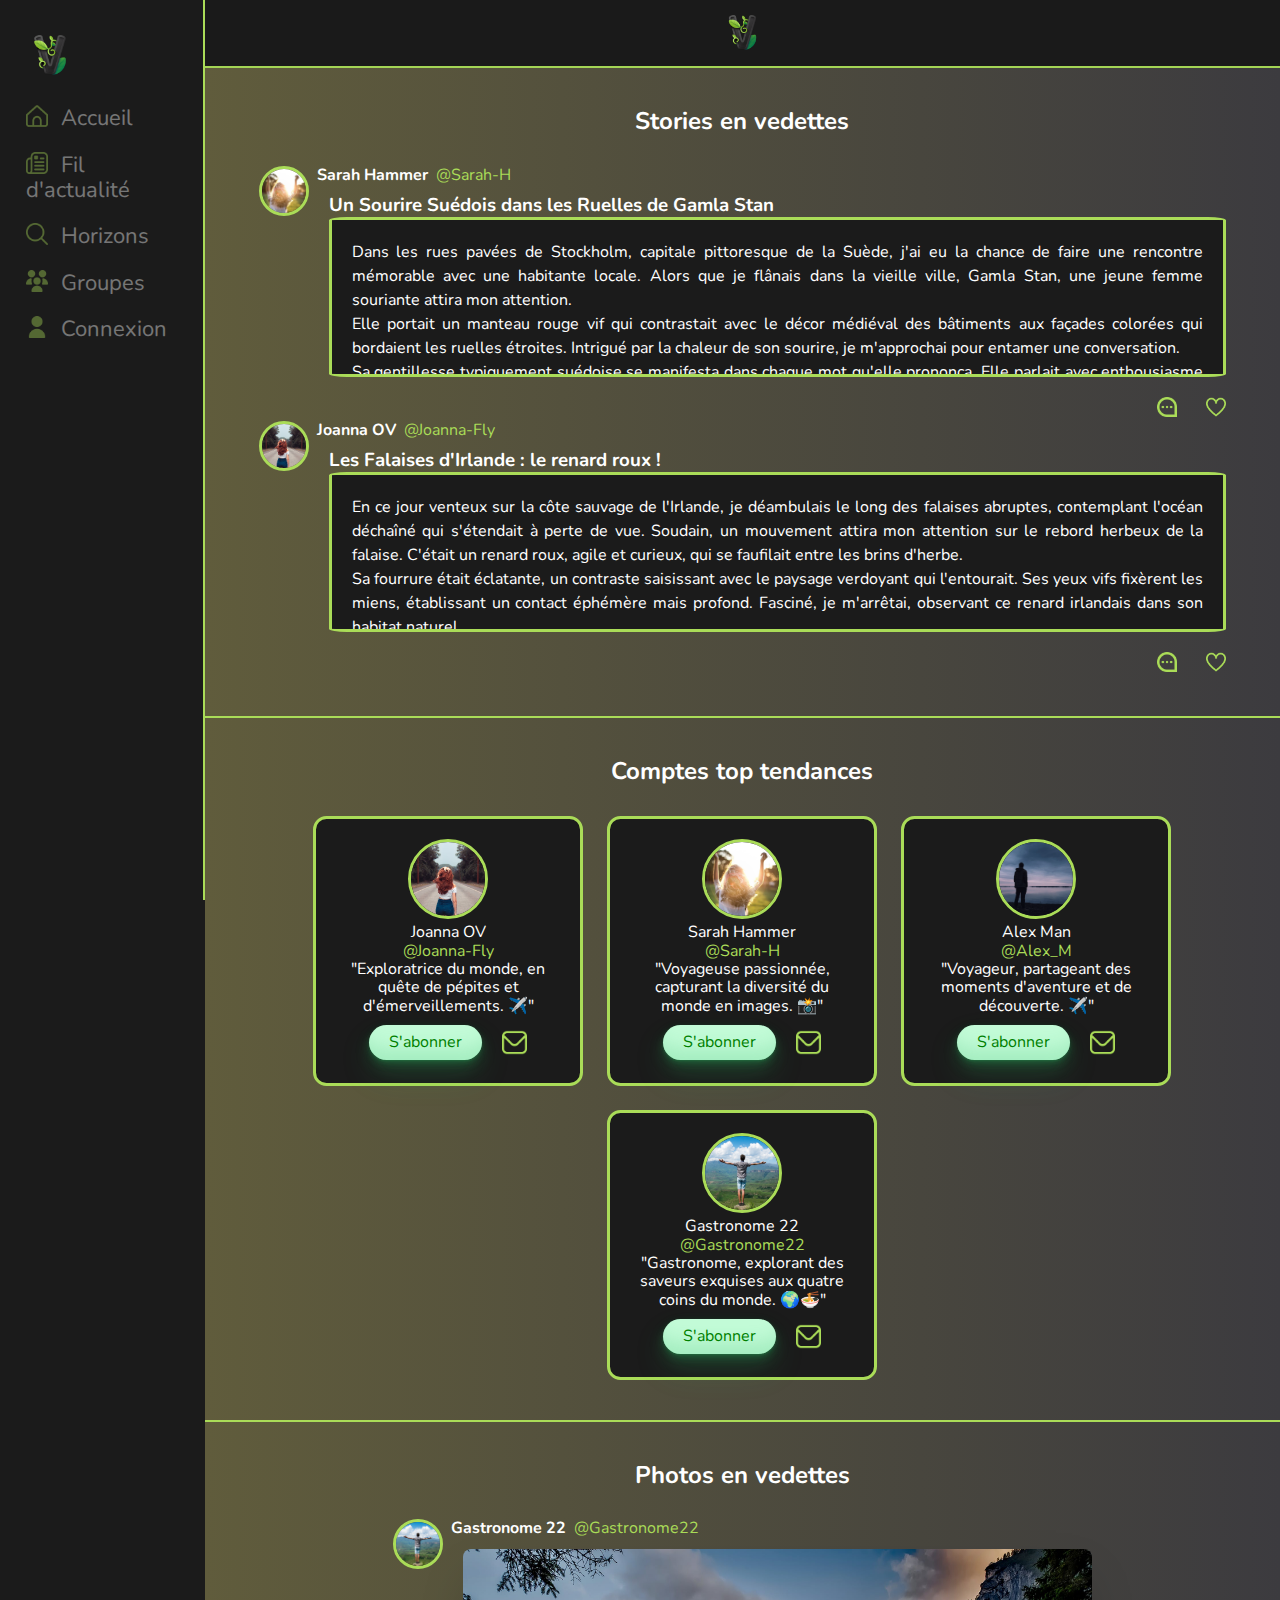
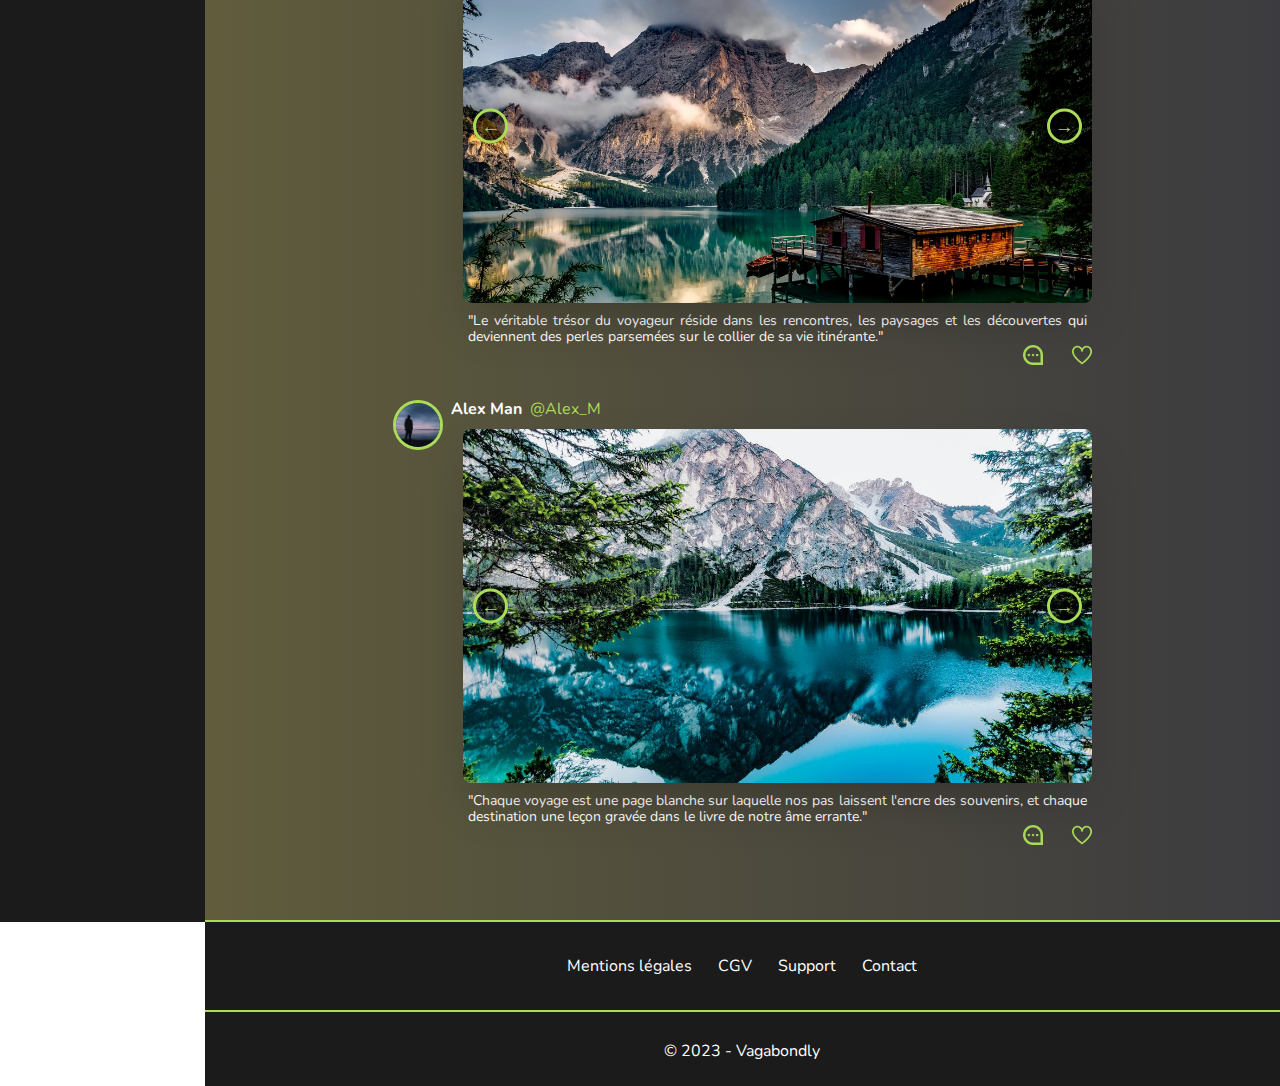
==== commit 4bd2a6a4: "Adding the script tag to the index file and deleting the old img tags, adding the functions for the " ====
--- a/index.html
+++ b/index.html
@@ -253,12 +253,10 @@
                             <div class="slider-wrapper">
                                 <div class="slider">
                                     <img id="slideOne" src="inc/img/1.jpg" />
-                                    <!-- <img id="slide-2" src="inc/img/2.jpeg" />
-                                    <img id="slide-3" src="inc/img/3.jpeg" /> -->
                                 </div>
                                 <div class="slider-nav">
-                                    <a class="arrow arrow-left" href="#"><span>&#8592;</span></a>
-                                    <a class="arrow arrow-right" href="#"><span>&#8594;</span></a>
+                                    <a id="arrowLeftOne" class="arrow arrow-left" ><span>&#8592;</span></a>
+                                    <a id="arrowRightOne" class="arrow arrow-right" ><span>&#8594;</span></a>
                                 </div>
                             </div>
                             <div>
@@ -302,12 +300,10 @@
                             <div class="slider-wrapper">
                                 <div class="slider">
                                     <img id="slideTwo" src="inc/img/4.jpeg" />
-                                    <!-- <img id="slide-5" src="inc/img/5.jpeg" />
-                                    <img id="slide-6" src="inc/img/6.jpeg" /> -->
                                 </div>
                                 <div class="slider-nav">
-                                    <a class="arrow arrow-left" href="#"><span>&#8592;</span></a>
-                                    <a class="arrow arrow-right" href="#"><span>&#8594;</span></a>
+                                    <a id="arrowLeftTwo" class="arrow arrow-left"><span>&#8592;</span></a>
+                                    <a id="arrowRightTwo" class="arrow arrow-right"><span>&#8594;</span></a>
                                 </div>
                             </div>
                             <div>
@@ -359,7 +355,7 @@
             </div>
         </footer>
 
-
+        <script src="inc/script/script.js"></script>
     </body>
 
 </html>--- a/inc/css/style.css
+++ b/inc/css/style.css
@@ -407,10 +407,11 @@
 }
 
 .slider-nav a {
+  color: #AADC58;
   font-size: 19px;
-  background-color: black;
+  background-color: rgb(0, 0, 0, 0.5);
   border-radius: 50%;
-  border: 3px solid white;
+  border: 3px solid #AADC58;
   padding: 5px;
   height: 35px;
   width: 35px;
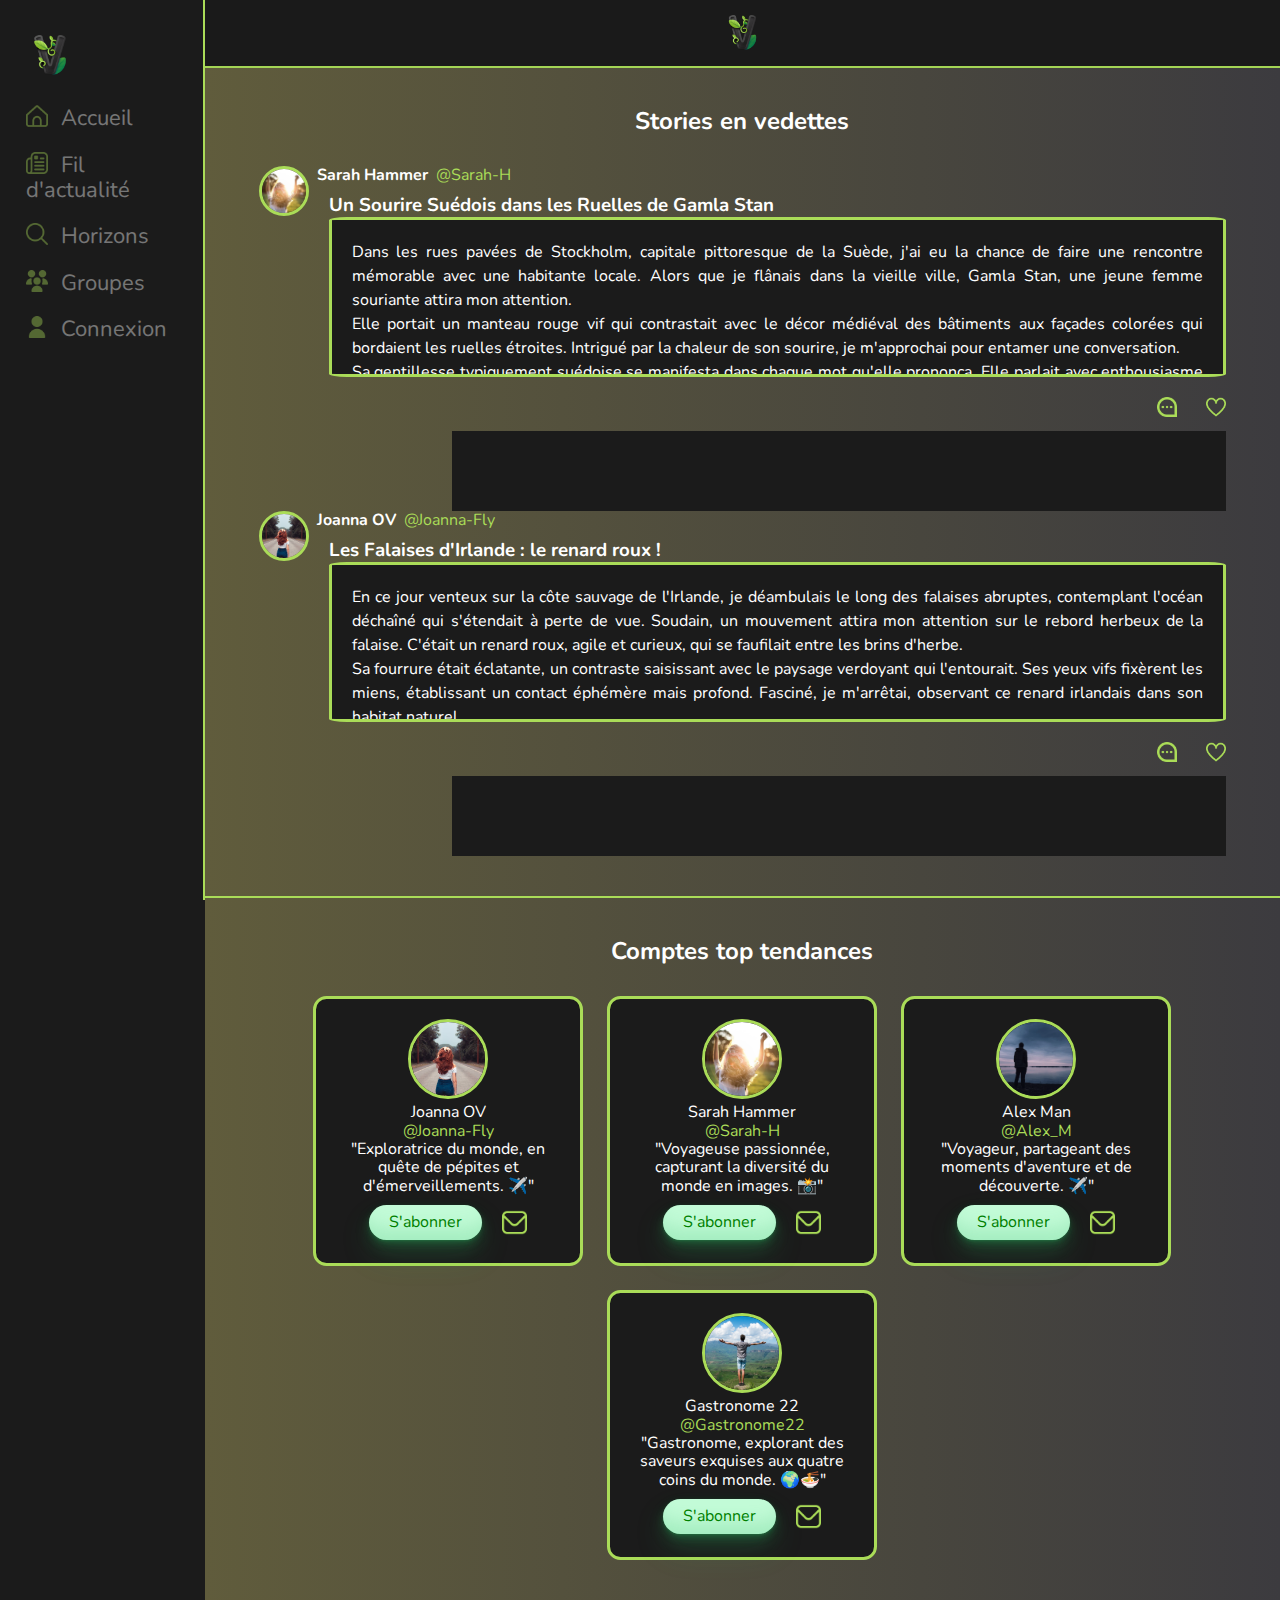
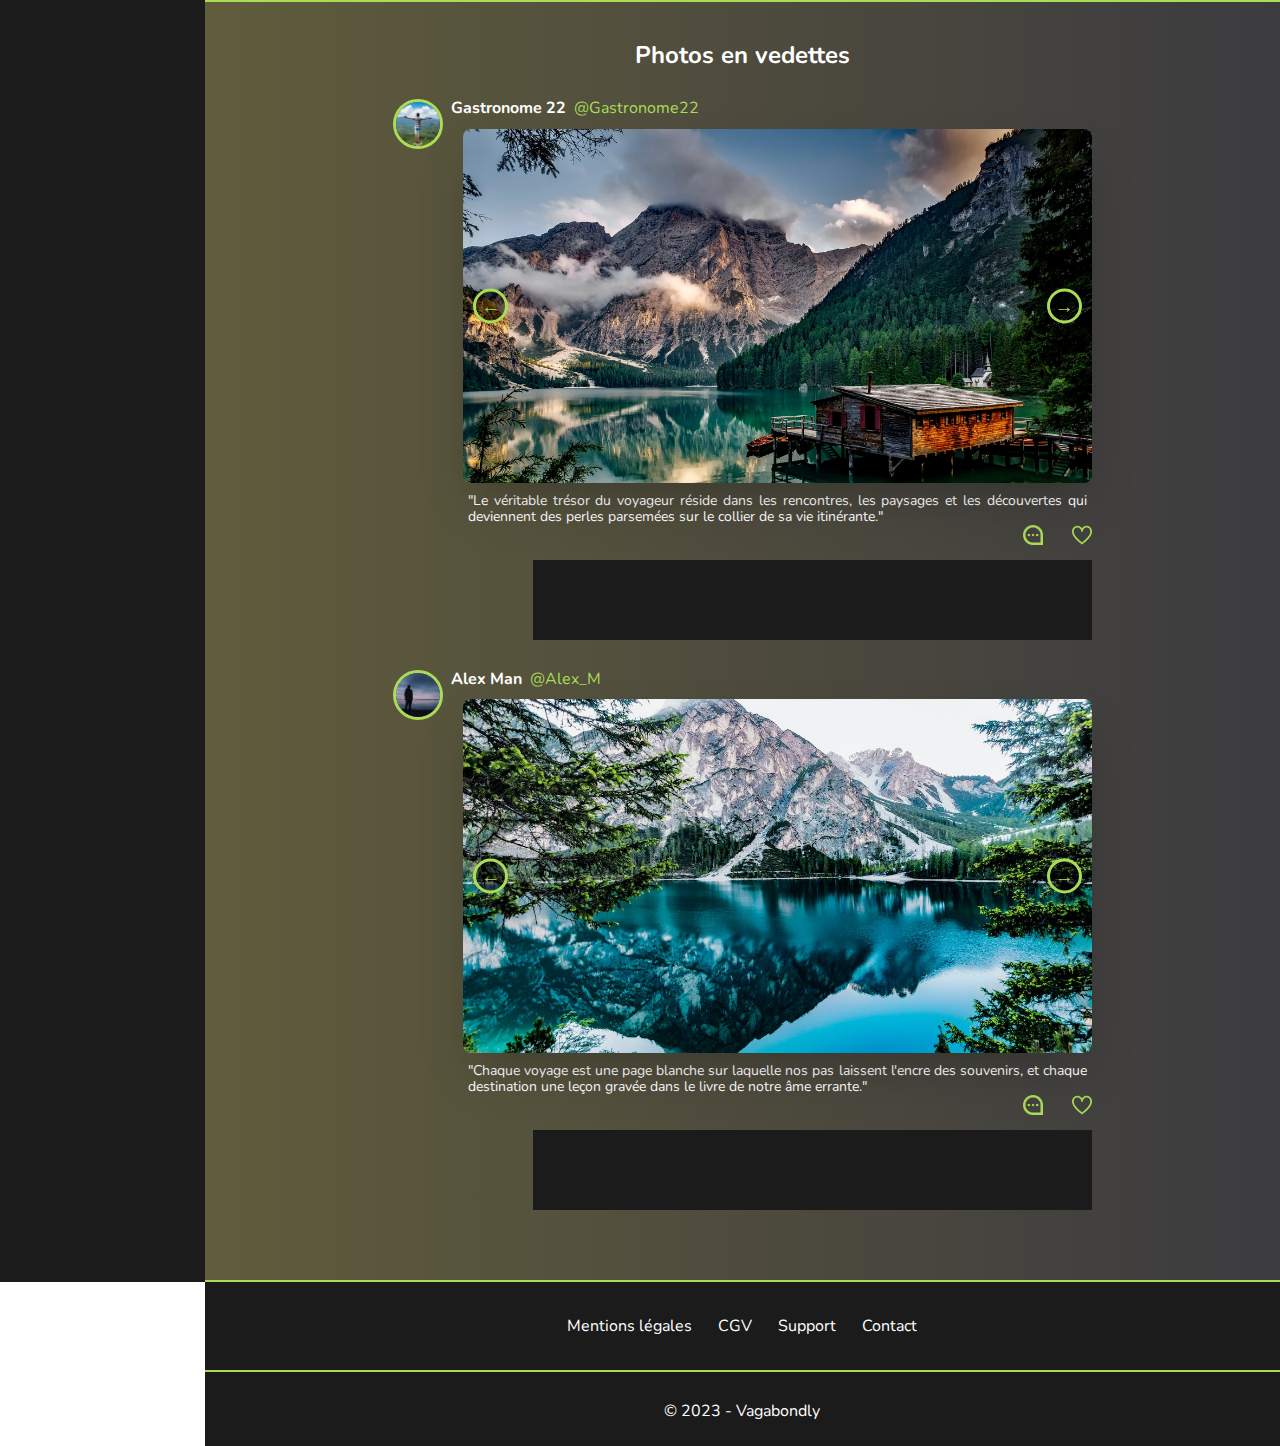
==== commit 37df7673: "Adding the comments space" ====
--- a/index.html
+++ b/index.html
@@ -25,6 +25,7 @@
                 <!-- NAV SIDE -->
                 <div>
                     <nav class="nav-container">
+                        
                         <a href="#">
                             <img src="inc/img/home.png" alt="">
                             Accueil
@@ -90,6 +91,10 @@
                                         <img src="inc/img/like.png" alt="">
                                     </a>
                                 </div>
+                            </div>
+                            <!-- Comments -->
+                            <div class="comments">
+                                
                             </div>
                         </div>
                     </div>
@@ -128,6 +133,10 @@
                                     </a>
                                 </div>
                             </div>
+                            <!-- Comments -->
+                            <div class="comments">
+                                
+                            </div>
                         </div>
                     </div>
                 </div>
@@ -276,6 +285,10 @@
                                     </a>
                                 </div>
                             </div>
+                            <!-- Comments -->
+                            <div class="comments">
+                                
+                            </div>
                         </div>
                     </div>
                     <!-- Picture 1 (end) -->
@@ -322,6 +335,10 @@
                                         <img src="inc/img/like.png" alt="">
                                     </a>
                                 </div>
+                            </div>
+                            <!-- Comments -->
+                            <div class="comments">
+
                             </div>
                         </div>
                     </div>
--- a/inc/css/style.css
+++ b/inc/css/style.css
@@ -344,6 +344,20 @@
   margin-right: 20px;
 }
 
+/* Comments side */
+
+.comments {
+  display: flex;
+  margin-top: 10px;
+  margin-left: 20%;
+  height: 80px;
+  width: 80%;
+  background-color: #1B1B1B;
+}
+
+.comments p {
+  color: white;
+}
 
 /* Pictures side */
 
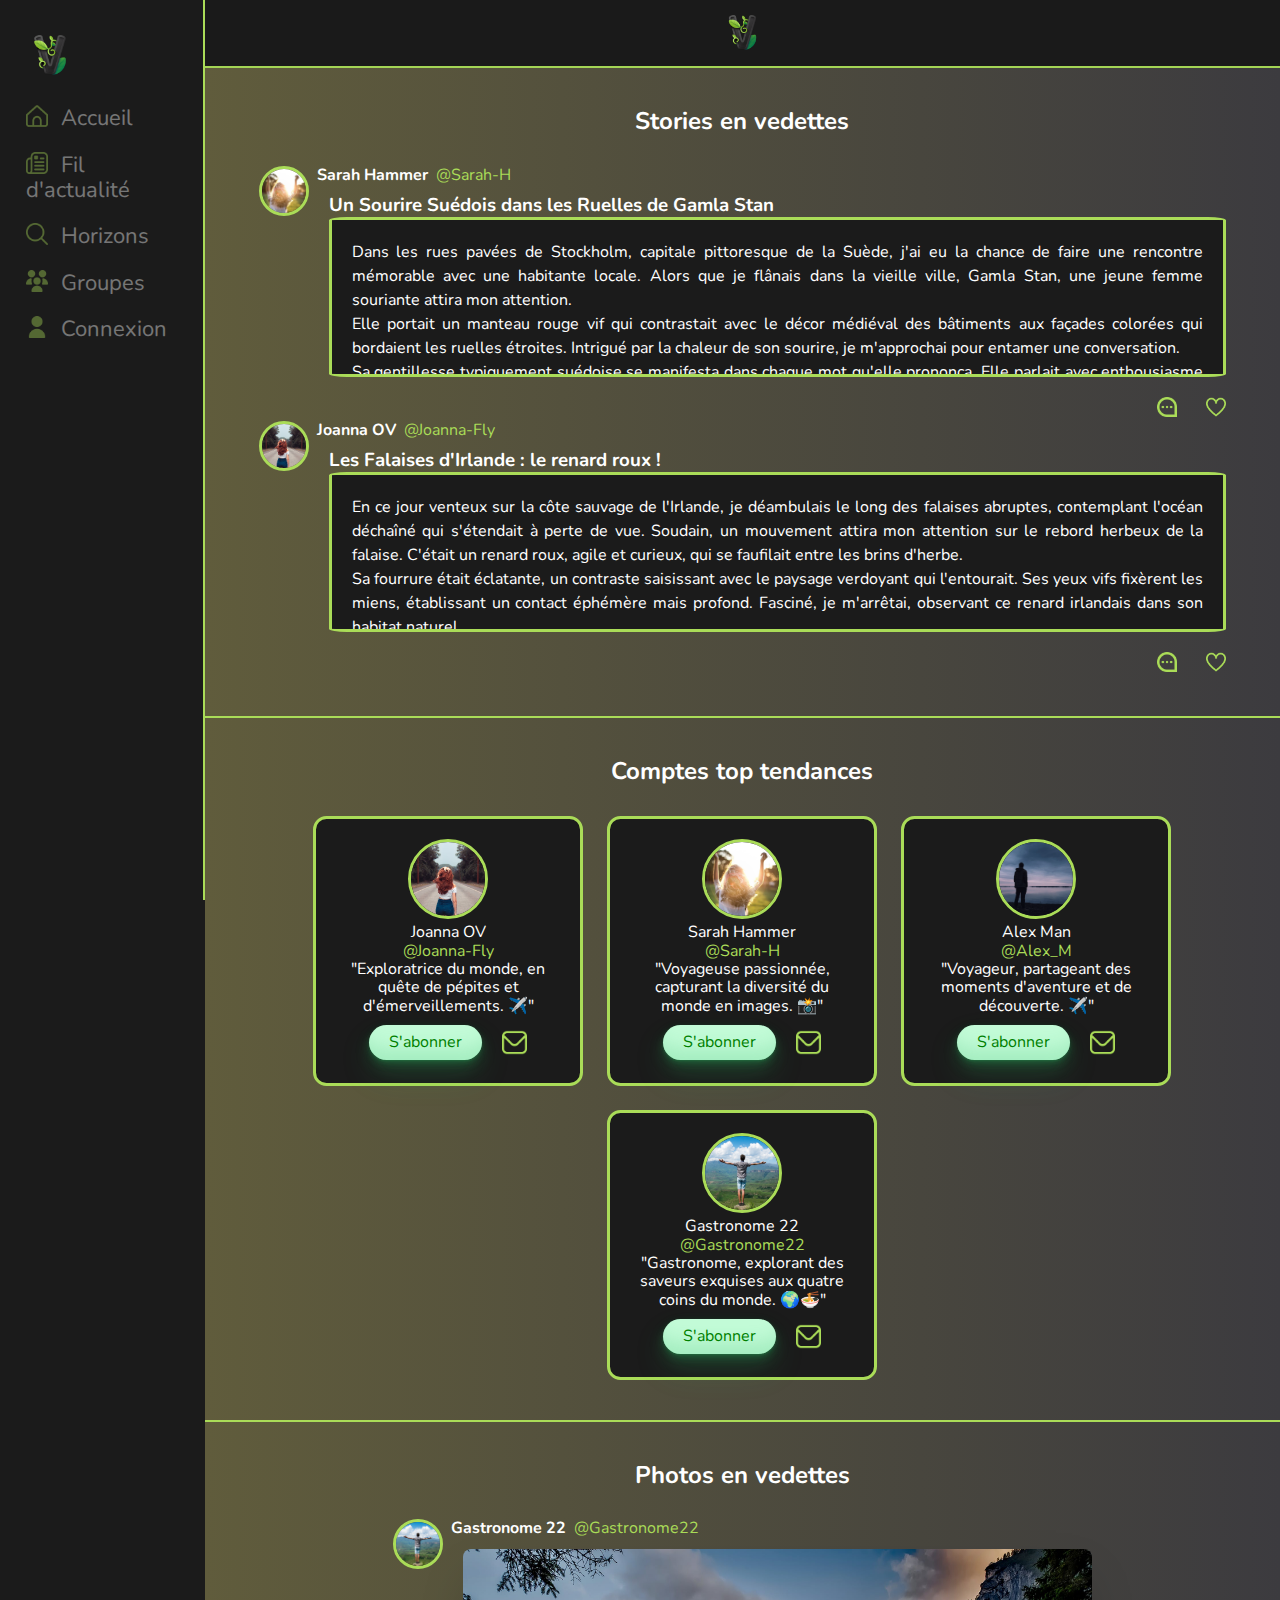
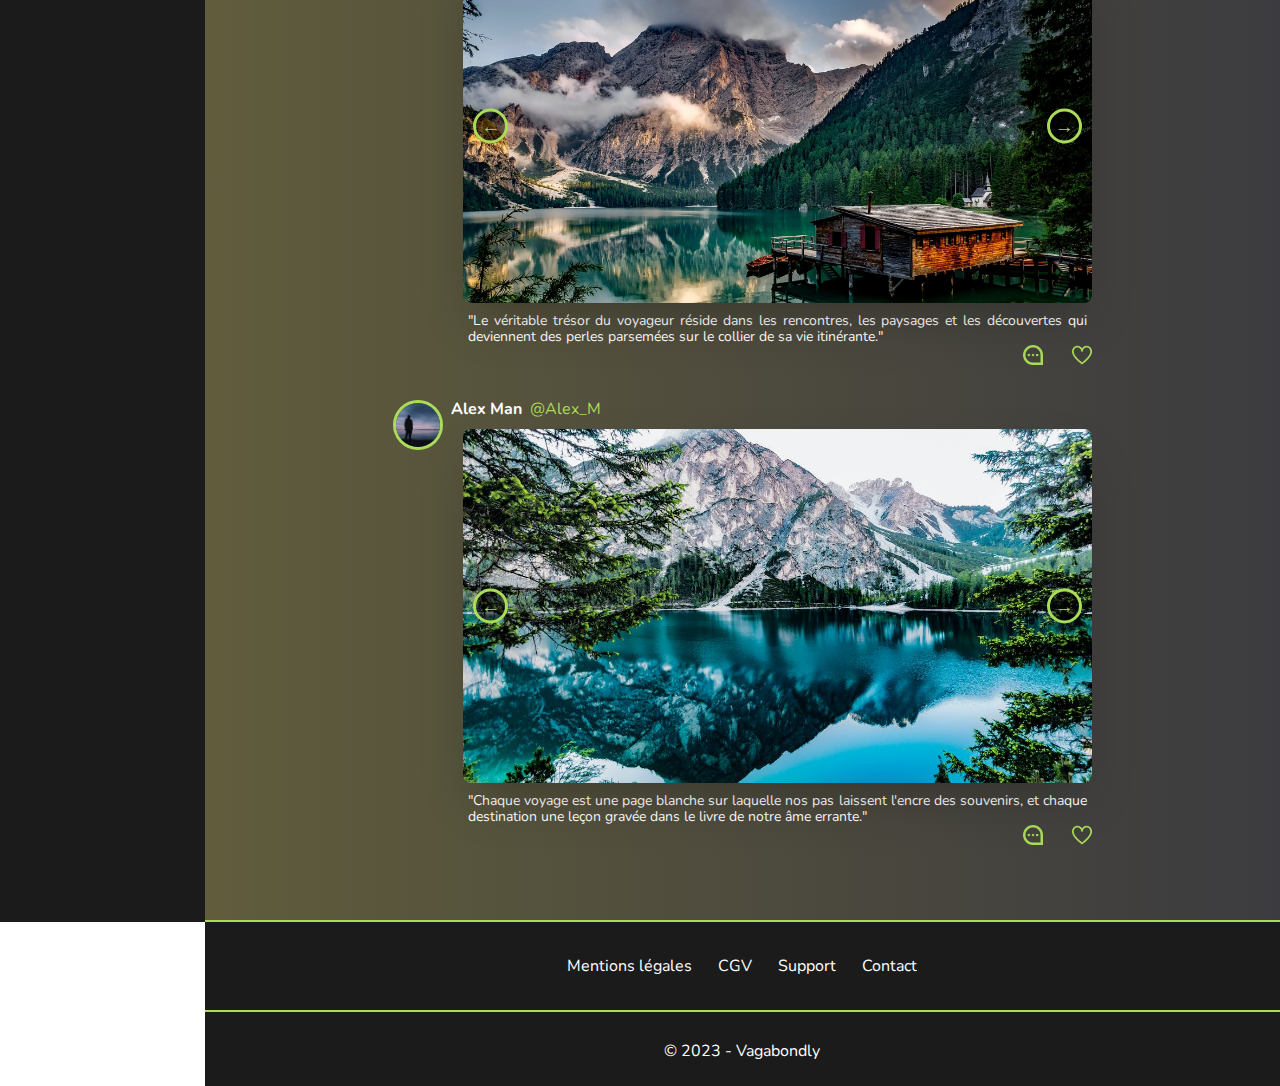
==== commit c26be9e6: "Adding all the pages and editing the src attributes of the a tags" ====
--- a/index.html
+++ b/index.html
@@ -26,23 +26,23 @@
                 <div>
                     <nav class="nav-container">
                         
-                        <a href="#">
+                        <a href="index.html">
                             <img src="inc/img/home.png" alt="">
                             Accueil
                         </a>
-                        <a href="#">
+                        <a href="fil.html">
                             <img src="inc/img/journal.png" alt="">
                             Fil d'actualité
                         </a>
-                        <a href="#">
+                        <a href="horizons.html">
                             <img src="inc/img/search.png" alt="">
                             Horizons
                         </a>
-                        <a href="#">
+                        <a href="groupes.html">
                             <img src="inc/img/community.png" alt="">
                             Groupes
                         </a>
-                        <a href="">
+                        <a href="connexion.html">
                             <img src="inc/img/profil.png" alt="">
                             Connexion
                         </a>
--- a/inc/css/style.css
+++ b/inc/css/style.css
@@ -347,11 +347,6 @@
 /* Comments side */
 
 .comments {
-  display: flex;
-  margin-top: 10px;
-  margin-left: 20%;
-  height: 80px;
-  width: 80%;
   background-color: #1B1B1B;
 }
 
